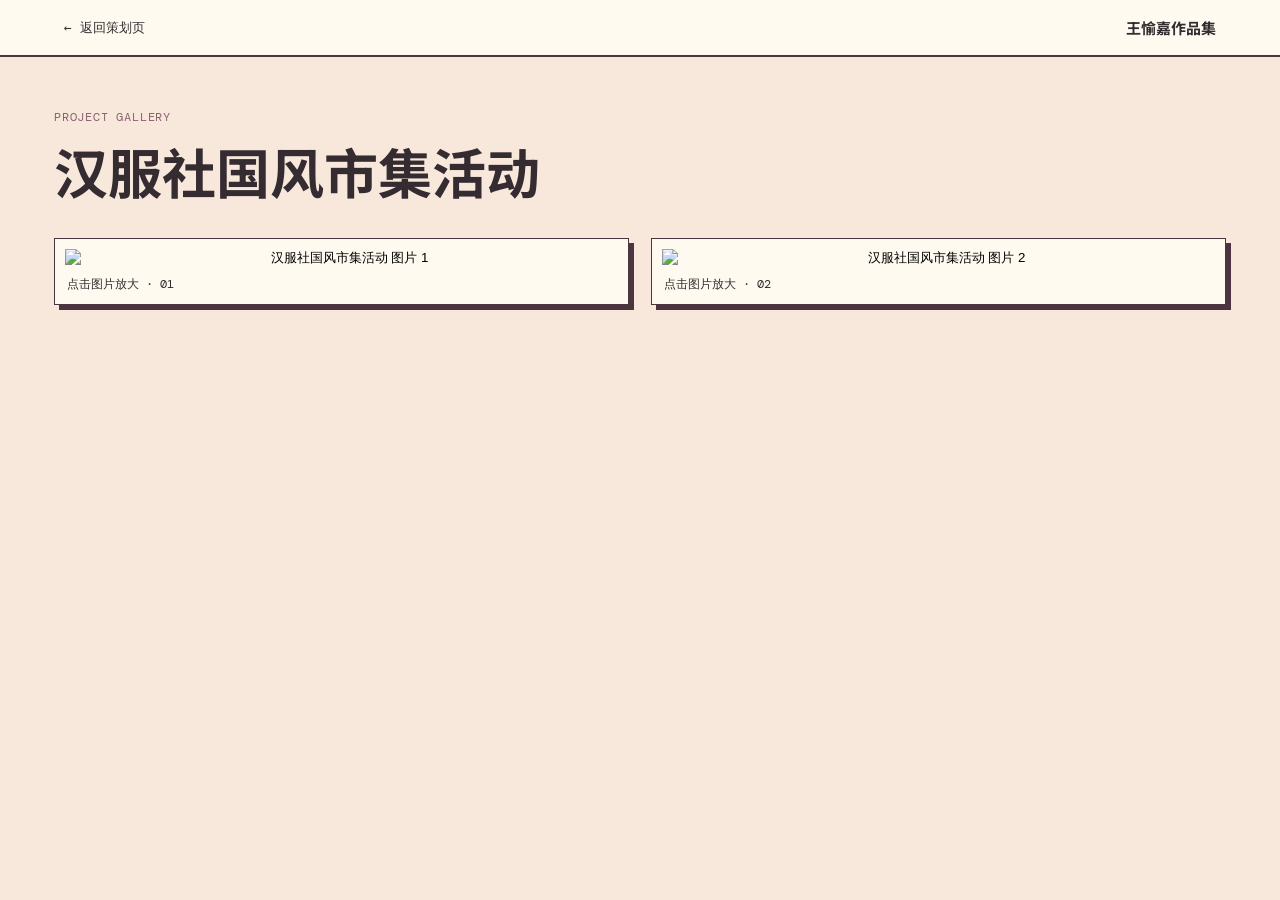
==== planning-gallery.html @ e3dee75e "上传作品集网站主文件" ====
<!doctype html>
<html lang="zh-CN">
  <head>
    <meta charset="UTF-8" />
    <meta name="viewport" content="width=device-width, initial-scale=1.0" />
    <title>策划项目图库 · 王愉嘉作品集</title>
    <link href="https://fonts.googleapis.com/css2?family=DM+Mono:wght@400;500&family=Noto+Sans+SC:wght@400;500;700&display=swap" rel="stylesheet" />
    <style>
      :root{--ink:#342c31;--paper:#fffaf0;--line:#4d3540;--pink:#ef78a9}*{box-sizing:border-box}body{margin:0;color:var(--ink);background:#f8e8dc;font-family:'Noto Sans SC',sans-serif}.gallery-header{display:flex;align-items:center;justify-content:space-between;padding:17px max(5vw,24px);border-bottom:2px solid var(--line);background:var(--paper);position:sticky;top:0}.gallery-header a{color:var(--ink);font:13px 'DM Mono',monospace;text-decoration:none}.gallery-header a:hover{text-decoration:underline}.gallery-header strong{font-size:15px}.gallery{max-width:1220px;margin:0 auto;padding:52px 24px 85px}.gallery p{margin:0;font:12px 'DM Mono',monospace;color:#8a626f;letter-spacing:.8px}.gallery h1{font-size:clamp(32px,5vw,54px);margin:6px 0 28px}.gallery-grid{display:grid;grid-template-columns:repeat(2,minmax(0,1fr));gap:22px}.gallery-grid figure{margin:0;background:var(--paper);padding:10px;border:1.5px solid var(--line);box-shadow:5px 5px 0 var(--line)}.gallery-grid img{display:block;width:100%;height:auto}.gallery-grid figcaption{padding:9px 2px 1px;font:12px 'DM Mono',monospace}@media(max-width:650px){.gallery{padding-top:34px}.gallery-grid{grid-template-columns:1fr}}
      .gallery-trigger{padding:0;border:0;background:none;cursor:zoom-in;display:block;width:100%}.gallery-trigger img{transition:transform .2s}.gallery-trigger:hover img{transform:scale(1.01)}.lightbox{position:fixed;inset:0;z-index:10;display:none;place-items:center;padding:26px;background:rgba(25,18,22,.88);cursor:zoom-out}.lightbox.open{display:grid}.lightbox img{max-width:95vw;max-height:88vh;object-fit:contain;border:2px solid var(--paper);box-shadow:7px 7px 0 rgba(0,0,0,.35);cursor:default}.lightbox button{position:absolute;top:18px;right:22px;border:1px solid var(--paper);background:var(--ink);color:white;width:38px;height:38px;border-radius:50%;font-size:23px;cursor:pointer}
    </style>
  </head>
  <body>
    <header class="gallery-header"><a href="index.html#planning">← 返回策划页</a><strong>王愉嘉作品集</strong></header>
    <main class="gallery"><p>PROJECT GALLERY</p><h1 id="project-title">策划项目</h1><div class="gallery-grid" id="gallery-grid"></div></main>
    <div class="lightbox" id="lightbox" role="dialog" aria-modal="true" aria-label="图片放大预览"><button type="button" aria-label="关闭图片预览">×</button><img alt="放大预览" /></div>
    <script>
      const projects={market:{title:'汉服社国风市集活动',images:['王愉嘉-策划作品集/汉服社国风市集活动.png','王愉嘉-策划作品集/汉服社国风市集活动2.png']},ceremony:{title:'汉服社及笄礼',images:['王愉嘉-策划作品集/汉服社及笄礼.png','王愉嘉-策划作品集/汉服社及笄礼2.png']}};
      const project=projects[new URLSearchParams(location.search).get('project')]||projects.market;
      document.title=`${project.title} · 王愉嘉作品集`;document.getElementById('project-title').textContent=project.title;
      const grid=document.getElementById('gallery-grid');const lightbox=document.getElementById('lightbox');const lightboxImage=lightbox.querySelector('img');
      grid.innerHTML=project.images.map((image,index)=>`<figure><button class="gallery-trigger" type="button" data-image="${image}" data-label="${project.title} 图片 ${index+1}"><img src="${image}" alt="${project.title} 图片 ${index+1}"></button><figcaption>点击图片放大 · ${String(index+1).padStart(2,'0')}</figcaption></figure>`).join('');
      grid.addEventListener('click',event=>{const button=event.target.closest('.gallery-trigger');if(!button)return;lightboxImage.src=button.dataset.image;lightboxImage.alt=button.dataset.label;lightbox.classList.add('open');});
      const close=()=>lightbox.classList.remove('open');lightbox.addEventListener('click',event=>{if(event.target===lightbox||event.target.tagName==='BUTTON')close();});document.addEventListener('keydown',event=>{if(event.key==='Escape')close();});
    </script>
  </body>
</html>
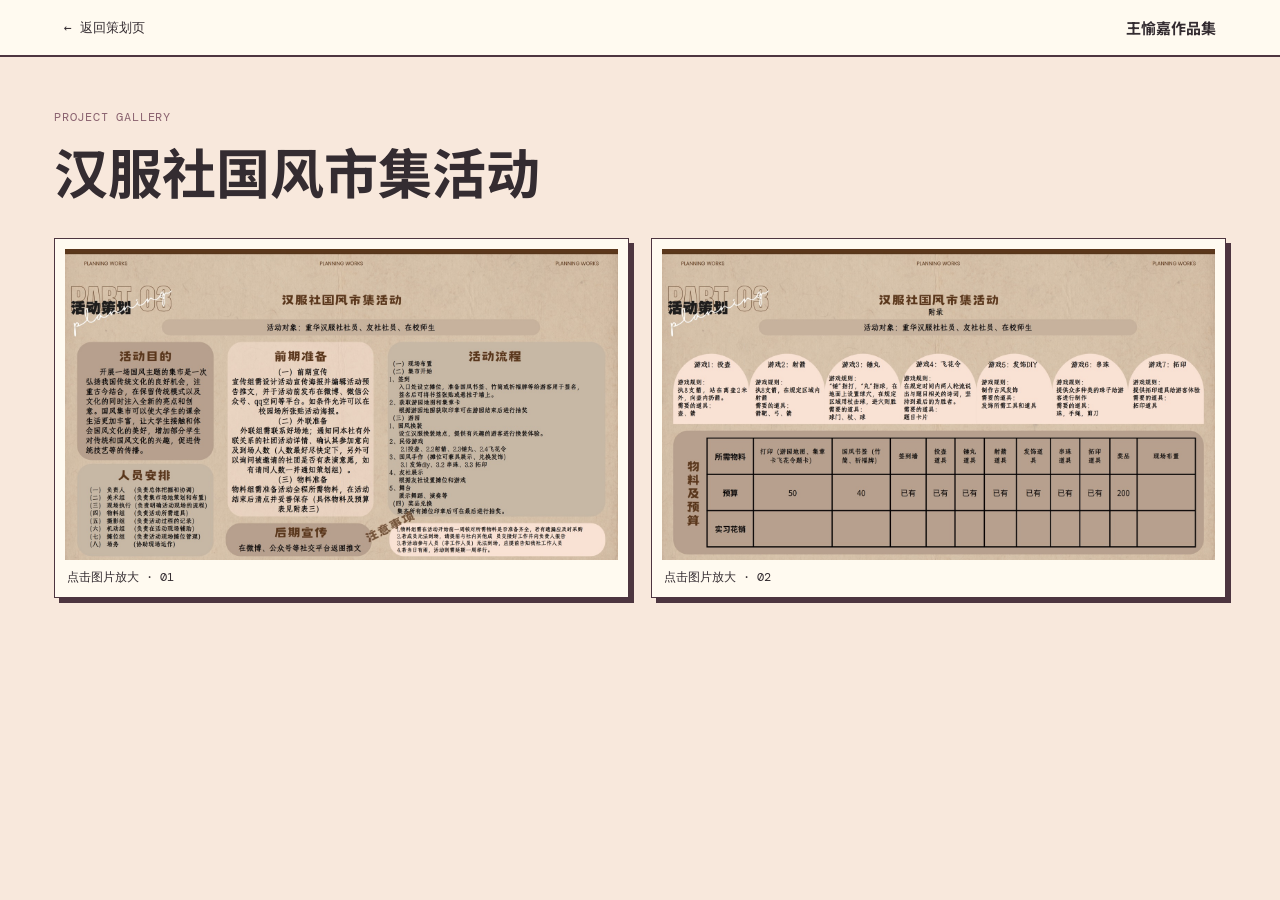
==== commit 01a58b10: "启用图片懒加载与优化资源" ====
--- a/planning-gallery.html
+++ b/planning-gallery.html
@@ -15,7 +15,7 @@
     <main class="gallery"><p>PROJECT GALLERY</p><h1 id="project-title">策划项目</h1><div class="gallery-grid" id="gallery-grid"></div></main>
     <div class="lightbox" id="lightbox" role="dialog" aria-modal="true" aria-label="图片放大预览"><button type="button" aria-label="关闭图片预览">×</button><img alt="放大预览" /></div>
     <script>
-      const projects={market:{title:'汉服社国风市集活动',images:['王愉嘉-策划作品集/汉服社国风市集活动.png','王愉嘉-策划作品集/汉服社国风市集活动2.png']},ceremony:{title:'汉服社及笄礼',images:['王愉嘉-策划作品集/汉服社及笄礼.png','王愉嘉-策划作品集/汉服社及笄礼2.png']}};
+      const projects={market:{title:'汉服社国风市集活动',images:['web-assets/planning/market-1.jpg','web-assets/planning/market-2.jpg']},ceremony:{title:'汉服社及笄礼',images:['web-assets/planning/ceremony-1.jpg','web-assets/planning/ceremony-2.jpg']}};
       const project=projects[new URLSearchParams(location.search).get('project')]||projects.market;
       document.title=`${project.title} · 王愉嘉作品集`;document.getElementById('project-title').textContent=project.title;
       const grid=document.getElementById('gallery-grid');const lightbox=document.getElementById('lightbox');const lightboxImage=lightbox.querySelector('img');
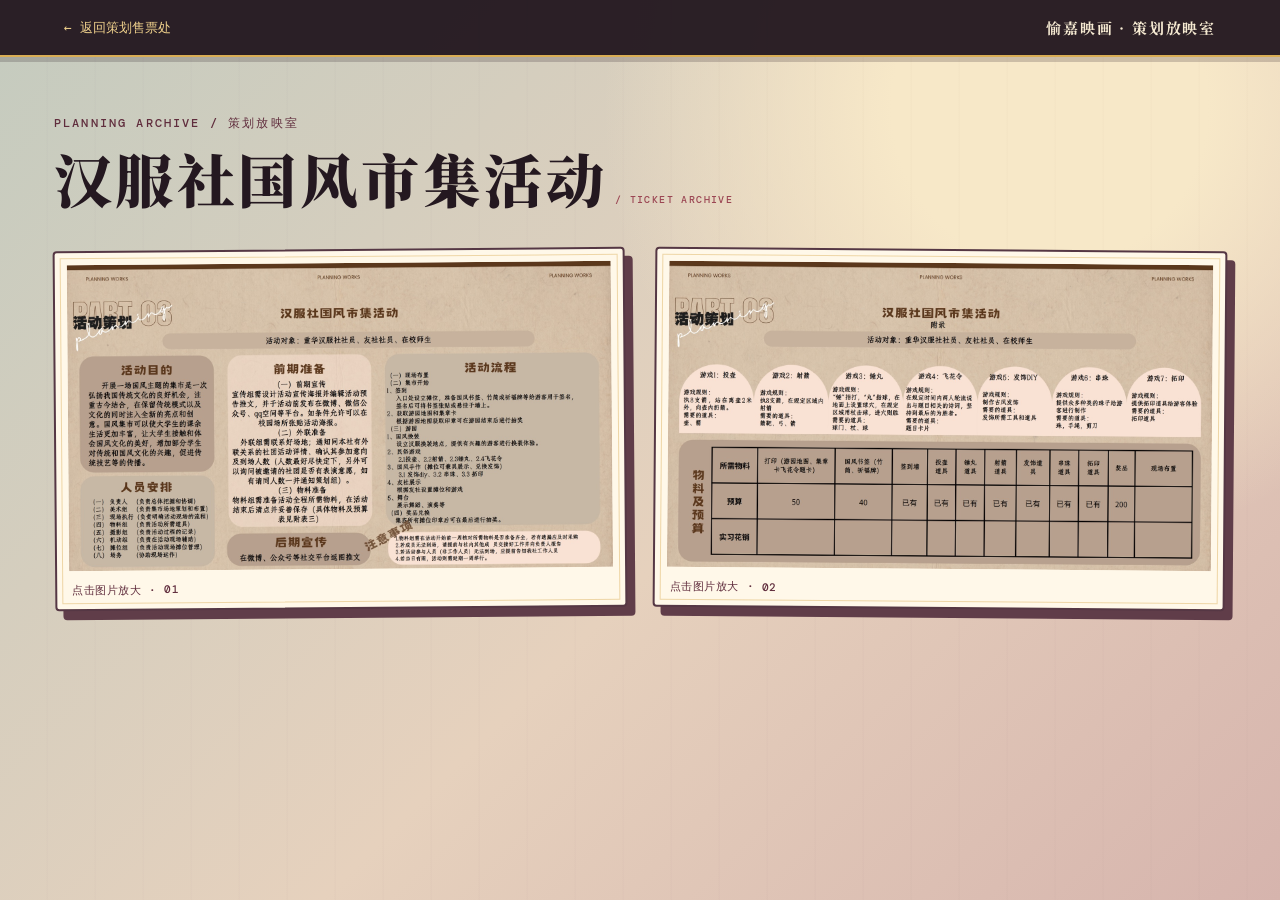
==== commit 07086169: "发布影院风格作品集改版 更新影院式首页、作品栏目交互、双页票根收集册，并优化人物图片加载体积。保留原 GitHub Pages 地址。" ====
--- a/planning-gallery.html
+++ b/planning-gallery.html
@@ -4,15 +4,14 @@
     <meta charset="UTF-8" />
     <meta name="viewport" content="width=device-width, initial-scale=1.0" />
     <title>策划项目图库 · 王愉嘉作品集</title>
-    <link href="https://fonts.googleapis.com/css2?family=DM+Mono:wght@400;500&family=Noto+Sans+SC:wght@400;500;700&display=swap" rel="stylesheet" />
+    <link href="https://fonts.googleapis.com/css2?family=DM+Mono:wght@400;500&family=Noto+Sans+SC:wght@400;500;700&family=Noto+Serif+SC:wght@700;900&display=swap" rel="stylesheet" />
     <style>
-      :root{--ink:#342c31;--paper:#fffaf0;--line:#4d3540;--pink:#ef78a9}*{box-sizing:border-box}body{margin:0;color:var(--ink);background:#f8e8dc;font-family:'Noto Sans SC',sans-serif}.gallery-header{display:flex;align-items:center;justify-content:space-between;padding:17px max(5vw,24px);border-bottom:2px solid var(--line);background:var(--paper);position:sticky;top:0}.gallery-header a{color:var(--ink);font:13px 'DM Mono',monospace;text-decoration:none}.gallery-header a:hover{text-decoration:underline}.gallery-header strong{font-size:15px}.gallery{max-width:1220px;margin:0 auto;padding:52px 24px 85px}.gallery p{margin:0;font:12px 'DM Mono',monospace;color:#8a626f;letter-spacing:.8px}.gallery h1{font-size:clamp(32px,5vw,54px);margin:6px 0 28px}.gallery-grid{display:grid;grid-template-columns:repeat(2,minmax(0,1fr));gap:22px}.gallery-grid figure{margin:0;background:var(--paper);padding:10px;border:1.5px solid var(--line);box-shadow:5px 5px 0 var(--line)}.gallery-grid img{display:block;width:100%;height:auto}.gallery-grid figcaption{padding:9px 2px 1px;font:12px 'DM Mono',monospace}@media(max-width:650px){.gallery{padding-top:34px}.gallery-grid{grid-template-columns:1fr}}
-      .gallery-trigger{padding:0;border:0;background:none;cursor:zoom-in;display:block;width:100%}.gallery-trigger img{transition:transform .2s}.gallery-trigger:hover img{transform:scale(1.01)}.lightbox{position:fixed;inset:0;z-index:10;display:none;place-items:center;padding:26px;background:rgba(25,18,22,.88);cursor:zoom-out}.lightbox.open{display:grid}.lightbox img{max-width:95vw;max-height:88vh;object-fit:contain;border:2px solid var(--paper);box-shadow:7px 7px 0 rgba(0,0,0,.35);cursor:default}.lightbox button{position:absolute;top:18px;right:22px;border:1px solid var(--paper);background:var(--ink);color:white;width:38px;height:38px;border-radius:50%;font-size:23px;cursor:pointer}
+      :root{--deep:#241820;--wine:#602d3d;--red:#9b4653;--cream:#f6ead2;--paper:#fff8e9;--gold:#d9ad55;--sage:#aebbae;--ink:#33252b;--line:#553744}*{box-sizing:border-box}body{min-height:100vh;margin:0;color:var(--ink);background:radial-gradient(circle at 82% 12%,#f7e8c8 0 12%,transparent 34%),linear-gradient(135deg,#c4cbbf,#e6d1bd 56%,#d6b4ad);font-family:'Noto Sans SC',sans-serif}body::before{content:'';position:fixed;inset:0;pointer-events:none;opacity:.18;background-image:repeating-linear-gradient(90deg,transparent 0 46px,#5b3b4618 47px 48px)}.gallery-header{position:sticky;z-index:3;top:0;display:flex;align-items:center;justify-content:space-between;padding:17px max(5vw,24px);border-bottom:2px solid var(--gold);background:rgba(36,24,32,.96);color:var(--cream);box-shadow:0 5px 0 #24182033}.gallery-header a{color:#f1d28d;font:13px 'DM Mono',monospace;text-decoration:none;transition:color .2s,transform .2s}.gallery-header a:hover{color:#fff8e9;transform:translateX(-3px)}.gallery-header strong{font:700 15px 'Noto Serif SC',serif;letter-spacing:.12em}.gallery{position:relative;max-width:1220px;margin:0 auto;padding:58px 24px 90px}.gallery>p{margin:0;color:var(--wine);font:500 12px 'DM Mono',monospace;letter-spacing:.18em}.gallery h1{max-width:850px;margin:7px 0 32px;color:var(--deep);font:900 clamp(34px,5vw,58px)/1.35 'Noto Serif SC',serif;letter-spacing:.06em;text-wrap:balance}.gallery h1::after{content:'  /  TICKET ARCHIVE';color:var(--red);font:500 10px 'DM Mono',monospace;letter-spacing:.14em}.gallery-grid{display:grid;grid-template-columns:repeat(2,minmax(0,1fr));gap:28px}.gallery-grid figure{position:relative;margin:0;padding:12px 12px 9px;background:var(--paper);border:2px solid var(--line);border-radius:4px;box-shadow:8px 9px 0 #603d49;transform:rotate(-.45deg)}.gallery-grid figure:nth-child(even){transform:rotate(.45deg)}.gallery-grid figure::before{content:'';position:absolute;inset:5px;border:1px solid #d9ad5575;pointer-events:none}.gallery-grid img{display:block;width:100%;height:auto}.gallery-grid figcaption{position:relative;padding:12px 3px 2px;color:var(--wine);font:500 11px 'DM Mono',monospace;letter-spacing:.05em}.gallery-trigger{position:relative;padding:0;border:0;background:#ead9bd;cursor:zoom-in;display:block;width:100%;overflow:hidden}.gallery-trigger img{transition:transform .3s,filter .3s}.gallery-trigger:hover img{transform:scale(1.018);filter:saturate(1.06)}.lightbox{position:fixed;inset:0;z-index:10;display:none;place-items:center;padding:26px;background:rgba(36,24,32,.94);cursor:zoom-out}.lightbox.open{display:grid}.lightbox img{max-width:95vw;max-height:88vh;object-fit:contain;border:3px solid var(--gold);box-shadow:9px 10px 0 rgba(0,0,0,.36);cursor:default}.lightbox button{position:absolute;top:18px;right:22px;border:2px solid var(--gold);background:var(--wine);color:var(--cream);width:42px;height:42px;border-radius:50%;font-size:23px;cursor:pointer}@media(max-width:650px){.gallery-header strong{font-size:12px}.gallery{padding-top:38px}.gallery-grid{grid-template-columns:1fr;gap:24px}.gallery-grid figure,.gallery-grid figure:nth-child(even){transform:none}.gallery h1::after{display:block;margin-top:8px}}
     </style>
   </head>
   <body>
-    <header class="gallery-header"><a href="index.html#planning">← 返回策划页</a><strong>王愉嘉作品集</strong></header>
-    <main class="gallery"><p>PROJECT GALLERY</p><h1 id="project-title">策划项目</h1><div class="gallery-grid" id="gallery-grid"></div></main>
+    <header class="gallery-header"><a href="index.html#planning">← 返回策划售票处</a><strong>愉嘉映画 · 策划放映室</strong></header>
+    <main class="gallery"><p>PLANNING ARCHIVE / 策划放映室</p><h1 id="project-title">策划项目</h1><div class="gallery-grid" id="gallery-grid"></div></main>
     <div class="lightbox" id="lightbox" role="dialog" aria-modal="true" aria-label="图片放大预览"><button type="button" aria-label="关闭图片预览">×</button><img alt="放大预览" /></div>
     <script>
       const projects={market:{title:'汉服社国风市集活动',images:['web-assets/planning/market-1.jpg','web-assets/planning/market-2.jpg']},ceremony:{title:'汉服社及笄礼',images:['web-assets/planning/ceremony-1.jpg','web-assets/planning/ceremony-2.jpg']}};
